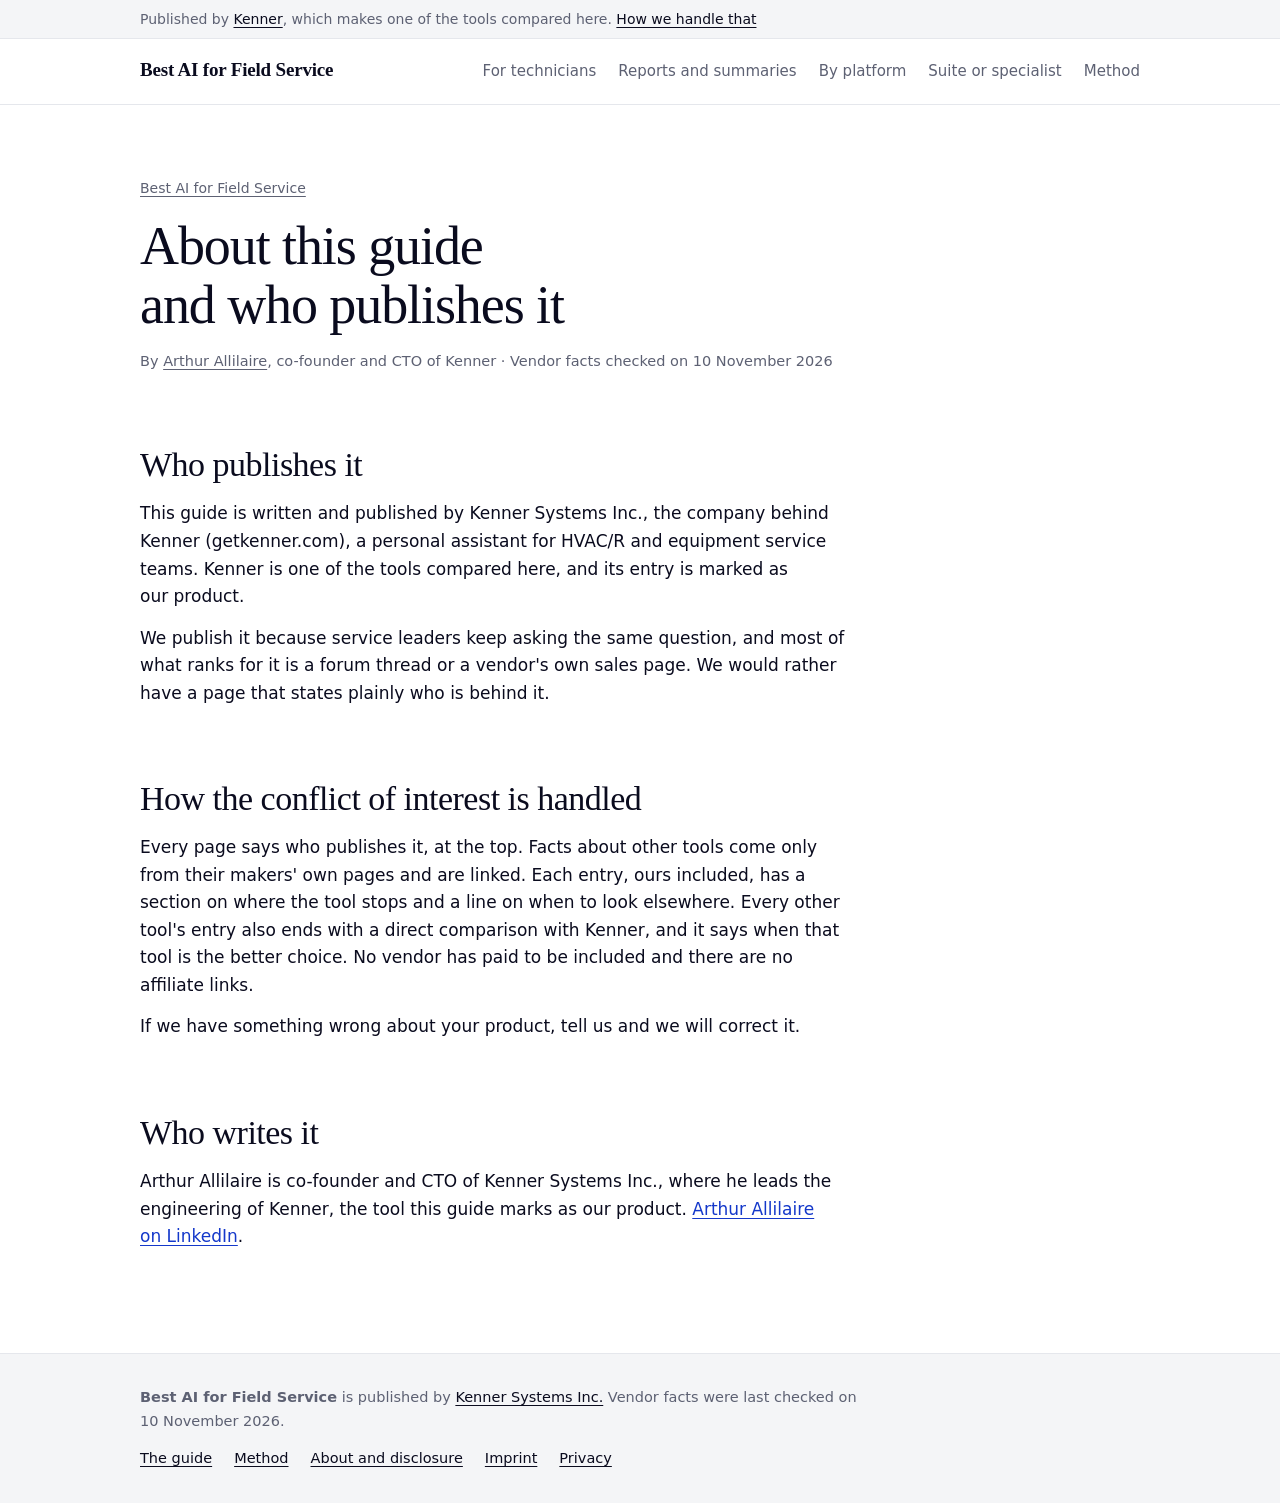
==== about/index.html @ 12a0a9da "Publish bestaiforfieldservice.com" ====
<!doctype html>
<html lang="en">
<head>
<meta charset="utf-8">
<meta name="viewport" content="width=device-width,initial-scale=1">
<title>About this guide and who publishes it - Best AI for Field Service</title>
<meta name="description" content="This guide is published by Kenner Systems Inc., which makes one of the tools it compares. Here is how that is handled.">
<link rel="canonical" href="https://bestaiforfieldservice.com/about/">
<meta property="og:url" content="https://bestaiforfieldservice.com/about/">
<meta property="og:type" content="article">
<meta property="og:site_name" content="Best AI for Field Service">
<meta property="og:title" content="About this guide and who publishes it">
<meta property="og:description" content="This guide is published by Kenner Systems Inc., which makes one of the tools it compares. Here is how that is handled.">
<meta name="twitter:card" content="summary">
<link rel="icon" href="data:image/svg+xml,%3Csvg xmlns='http://www.w3.org/2000/svg' viewBox='0 0 32 32'%3E%3Crect width='32' height='32' rx='7' fill='%231438CA'/%3E%3Cpath d='M9 16.5l4.5 4.5L23 11' fill='none' stroke='%23fff' stroke-width='3' stroke-linecap='round' stroke-linejoin='round'/%3E%3C/svg%3E">
<link rel="stylesheet" href="../style.css">
<script type="application/ld+json">
{
 "@context": "https://schema.org",
 "@graph": [
  {
   "@type": "WebSite",
   "@id": "https://bestaiforfieldservice.com/#website",
   "url": "https://bestaiforfieldservice.com/",
   "name": "Best AI for Field Service",
   "publisher": {
    "@type": "Organization",
    "@id": "https://getkenner.com/#organization",
    "name": "Kenner",
    "legalName": "Kenner Systems Inc.",
    "url": "https://getkenner.com/"
   }
  },
  {
   "@type": "BreadcrumbList",
   "itemListElement": [
    {
     "@type": "ListItem",
     "position": 1,
     "name": "Best AI for Field Service",
     "item": "https://bestaiforfieldservice.com/"
    },
    {
     "@type": "ListItem",
     "position": 2,
     "name": "About this guide and who publishes it",
     "item": "https://bestaiforfieldservice.com/about/"
    }
   ]
  }
 ]
}
</script>
</head>
<body>
<p class="disclosure"><span class="wrap">Published by <a href="https://getkenner.com/">Kenner</a>, which makes one of the tools compared here. <a href="../about/">How we handle that</a></span></p>
<header class="top">
  <div class="wrap top-in">
    <a class="name" href="../">Best AI for Field Service</a>
    <nav aria-label="Guides"><a href="../technicians/">For technicians</a><a href="../work-order-summaries/">Reports and summaries</a><a href="../by-platform/">By platform</a><a href="../suite-or-specialist/">Suite or specialist</a><a href="../method/">Method</a></nav>
  </div>
</header>
<main class="wrap">
<article>
<p class="crumb"><a href="../">Best AI for Field Service</a></p>
<h1>About this guide and who publishes it</h1>
<p class="byline">By <a href="../about/#author">Arthur Allilaire</a>, co-founder and CTO of Kenner · Vendor facts checked on <time datetime="2026-11-10">10 November 2026</time></p>
<section>
<h2>Who publishes it</h2>
<p>This guide is written and published by Kenner Systems Inc., the company behind Kenner (getkenner.com), a personal assistant for HVAC/R and equipment service teams. Kenner is one of the tools compared here, and its entry is marked as our product.</p>
<p>We publish it because service leaders keep asking the same question, and most of what ranks for it is a forum thread or a vendor&#x27;s own sales page. We would rather have a page that states plainly who is behind it.</p>
</section>
<section>
<h2>How the conflict of interest is handled</h2>
<p>Every page says who publishes it, at the top. Facts about other tools come only from their makers&#x27; own pages and are linked. Each entry, ours included, has a section on where the tool stops and a line on when to look elsewhere. Every other tool&#x27;s entry also ends with a direct comparison with Kenner, and it says when that tool is the better choice. No vendor has paid to be included and there are no affiliate links.</p>
<p>If we have something wrong about your product, tell us and we will correct it.</p>
</section>
<section id="author">
<h2>Who writes it</h2>
<p>Arthur Allilaire is co-founder and CTO of Kenner Systems Inc., where he leads the engineering of Kenner, the tool this guide marks as our product. <a href="https://www.linkedin.com/in/arthur-allilaire/" rel="noopener">Arthur Allilaire on LinkedIn</a>.</p>
</section>
</article>
</main>
<footer>
  <div class="wrap foot">
    <p><strong>Best AI for Field Service</strong> is published by <a href="https://getkenner.com/">Kenner Systems Inc.</a> Vendor facts were last checked on 10 November 2026.</p>
    <p><a href="../">The guide</a><a href="../method/">Method</a><a href="../about/">About and disclosure</a><a href="https://getkenner.com/legal.html#imprint">Imprint</a><a href="https://getkenner.com/legal.html#privacy">Privacy</a></p>
  </div>
</footer>
</body>
</html>
---- style.css ----
/* No web fonts and no scripts: AI crawlers give up on slow pages and do not run JavaScript. */
:root{
  --ink:#0A0B1E; --muted:#5D6173; --line:#E5E7EC; --line-2:#DADDE3; --ground:#F4F5F7; --paper:#FFFFFF; --accent:#1438CA;
  --good:#1F7A48; --good-bg:#E6F6EC;
  --serif:"Iowan Old Style","Palatino Linotype",Palatino,Georgia,serif;
  --sans:system-ui,-apple-system,"Segoe UI",Roboto,"Helvetica Neue",Arial,sans-serif;
  --g:20px;
  color-scheme:light;
}
@media (min-width:900px){:root{--g:40px}}
*{box-sizing:border-box}
html{scroll-behavior:smooth;-webkit-text-size-adjust:100%}
@media (prefers-reduced-motion:reduce){html{scroll-behavior:auto}}
body{margin:0;background:var(--paper);color:var(--ink);font:400 17px/1.62 var(--sans);-webkit-font-smoothing:antialiased}
h1,h2,h3,h4,p,ul,dl,dd{margin:0}
a{color:var(--accent);text-underline-offset:3px;text-decoration-thickness:1px}
a:focus-visible,[tabindex]:focus-visible{outline:2px solid var(--accent);outline-offset:3px}
.wrap{display:block;max-width:1080px;margin:0 auto;padding:0 var(--g)}

.disclosure{background:var(--ground);border-bottom:1px solid var(--line);font-size:14px;line-height:1.45;color:var(--muted)}
.disclosure .wrap{padding-block:9px}
.disclosure a{color:var(--ink)}

.top{border-bottom:1px solid var(--line)}
.top-in{display:flex;flex-wrap:wrap;align-items:baseline;justify-content:space-between;gap:6px 28px;padding-block:16px}
.name{font:600 19px/1.3 var(--serif);letter-spacing:-.01em;color:var(--ink);text-decoration:none}
nav{display:flex;flex-wrap:wrap;gap:4px 22px;font-size:15px}
nav a{color:var(--muted);text-decoration:none;padding-block:4px}
@media (hover:hover){nav a:hover{color:var(--ink)}}

main.wrap{padding-block:clamp(36px,6vw,72px) clamp(56px,8vw,104px)}
article :where(h1,h2,h3,h4,p,ul,.answer){max-width:720px}
article section{margin-top:clamp(48px,6vw,72px)}
article section section{margin-top:0}
.crumb{font-size:14px;margin-bottom:18px}
.crumb a{color:var(--muted)}
h1{font:400 clamp(34px,5.2vw,54px)/1.08 var(--serif);letter-spacing:-.02em;text-wrap:balance}
h2{font:400 clamp(26px,3.2vw,34px)/1.15 var(--serif);letter-spacing:-.015em;text-wrap:balance;margin-bottom:16px}
h3{font:600 19px/1.35 var(--sans);letter-spacing:-.005em;margin:30px 0 8px}
h4{font:600 15px/1.4 var(--sans);margin-bottom:8px}
p{text-wrap:pretty}
p+p,p+ul,ul+p,dl+p{margin-top:14px}
h1+p{margin-top:16px}
ul{padding-left:20px}
li+li{margin-top:7px}
.byline{font-size:14.5px;color:var(--muted)}
.byline a{color:inherit}
.lede{margin-top:26px;font-size:clamp(18.5px,2vw,21px);line-height:1.52}

.answer{margin-top:clamp(32px,4vw,44px);padding:clamp(22px,3vw,32px);background:var(--ground);border:1px solid var(--line);border-radius:16px}
.answer h2{font:600 14px/1.4 var(--sans);letter-spacing:0;color:var(--muted);margin-bottom:10px}
.answer ul{margin-top:16px}

.table{margin-top:22px;border:1px solid var(--line);border-radius:16px;overflow-x:auto}
table{width:100%;border-collapse:collapse;font-size:15px;line-height:1.45}
th,td{padding:14px 16px;text-align:left;vertical-align:top;border-bottom:1px solid var(--line)}
thead th{font-weight:600;font-size:13.5px;color:var(--muted);background:var(--ground);white-space:nowrap}
tbody th{font-weight:600;min-width:150px}
tbody tr:last-child>*{border-bottom:0}
@media (max-width:820px){
  .table{border:0;border-radius:0;overflow:visible}
  table,tbody,tr,th,td{display:block}
  thead{position:absolute;width:1px;height:1px;overflow:hidden;clip-path:inset(50%)}
  tbody tr{border:1px solid var(--line);border-radius:16px;padding:6px 0}
  tbody tr+tr{margin-top:14px}
  tbody th{font-size:17px;padding:12px 16px 6px;border-bottom:0}
  td{display:grid;grid-template-columns:minmax(0,2fr) minmax(0,3fr);gap:12px;padding:9px 16px;border-bottom:0;border-top:1px solid var(--line)}
  td::before{content:attr(data-label);color:var(--muted);font-size:14px}
}

.tool{padding-top:30px;border-top:1px solid var(--line)}
.tool+.tool{margin-top:40px}
#tools>h2{margin-bottom:26px}
.tool h3{display:flex;flex-wrap:wrap;align-items:center;gap:8px 12px;margin:0 0 12px;font:400 clamp(23px,2.6vw,28px)/1.2 var(--serif);letter-spacing:-.012em}
.pos{flex:none;display:inline-grid;place-items:center;width:30px;height:30px;border-radius:50%;background:var(--ink);color:#fff;font:600 14px/1 var(--sans)}
.ours{padding:4px 10px;border-radius:999px;background:var(--good-bg);color:var(--good);font:600 12.5px/1.3 var(--sans);letter-spacing:0}
.best{margin-bottom:12px}
/* flex, not grid: the last row stretches, so five facts never leave an empty cell */
.facts{display:flex;flex-wrap:wrap;gap:1px;margin-top:20px;background:var(--line);border:1px solid var(--line);border-radius:10px;overflow:hidden}
.facts,.cols{max-width:900px}
.facts div{flex:1 1 220px;background:var(--paper);padding:13px 16px}
dt{font-size:13.5px;color:var(--muted);margin-bottom:3px}
dd{font-size:15px;line-height:1.45}
.cols{display:grid;grid-template-columns:repeat(auto-fit,minmax(260px,1fr));gap:22px 36px;margin-block:24px 20px;font-size:16px}
.vs{max-width:900px;margin-block:20px;padding:18px 20px;background:var(--ground);border:1px solid var(--line);border-radius:10px;font-size:16px}
.vs p+p{margin-top:8px}
.ref{font-size:13.5px;white-space:nowrap}
.src{font-size:14px;color:var(--muted)}
.src a{color:inherit}

footer{border-top:1px solid var(--line);background:var(--ground);font-size:14.5px;color:var(--muted)}
.foot{padding-block:32px}
.foot p{max-width:720px}
.foot p+p{display:flex;flex-wrap:wrap;gap:6px 22px}
.foot a{color:var(--ink)}
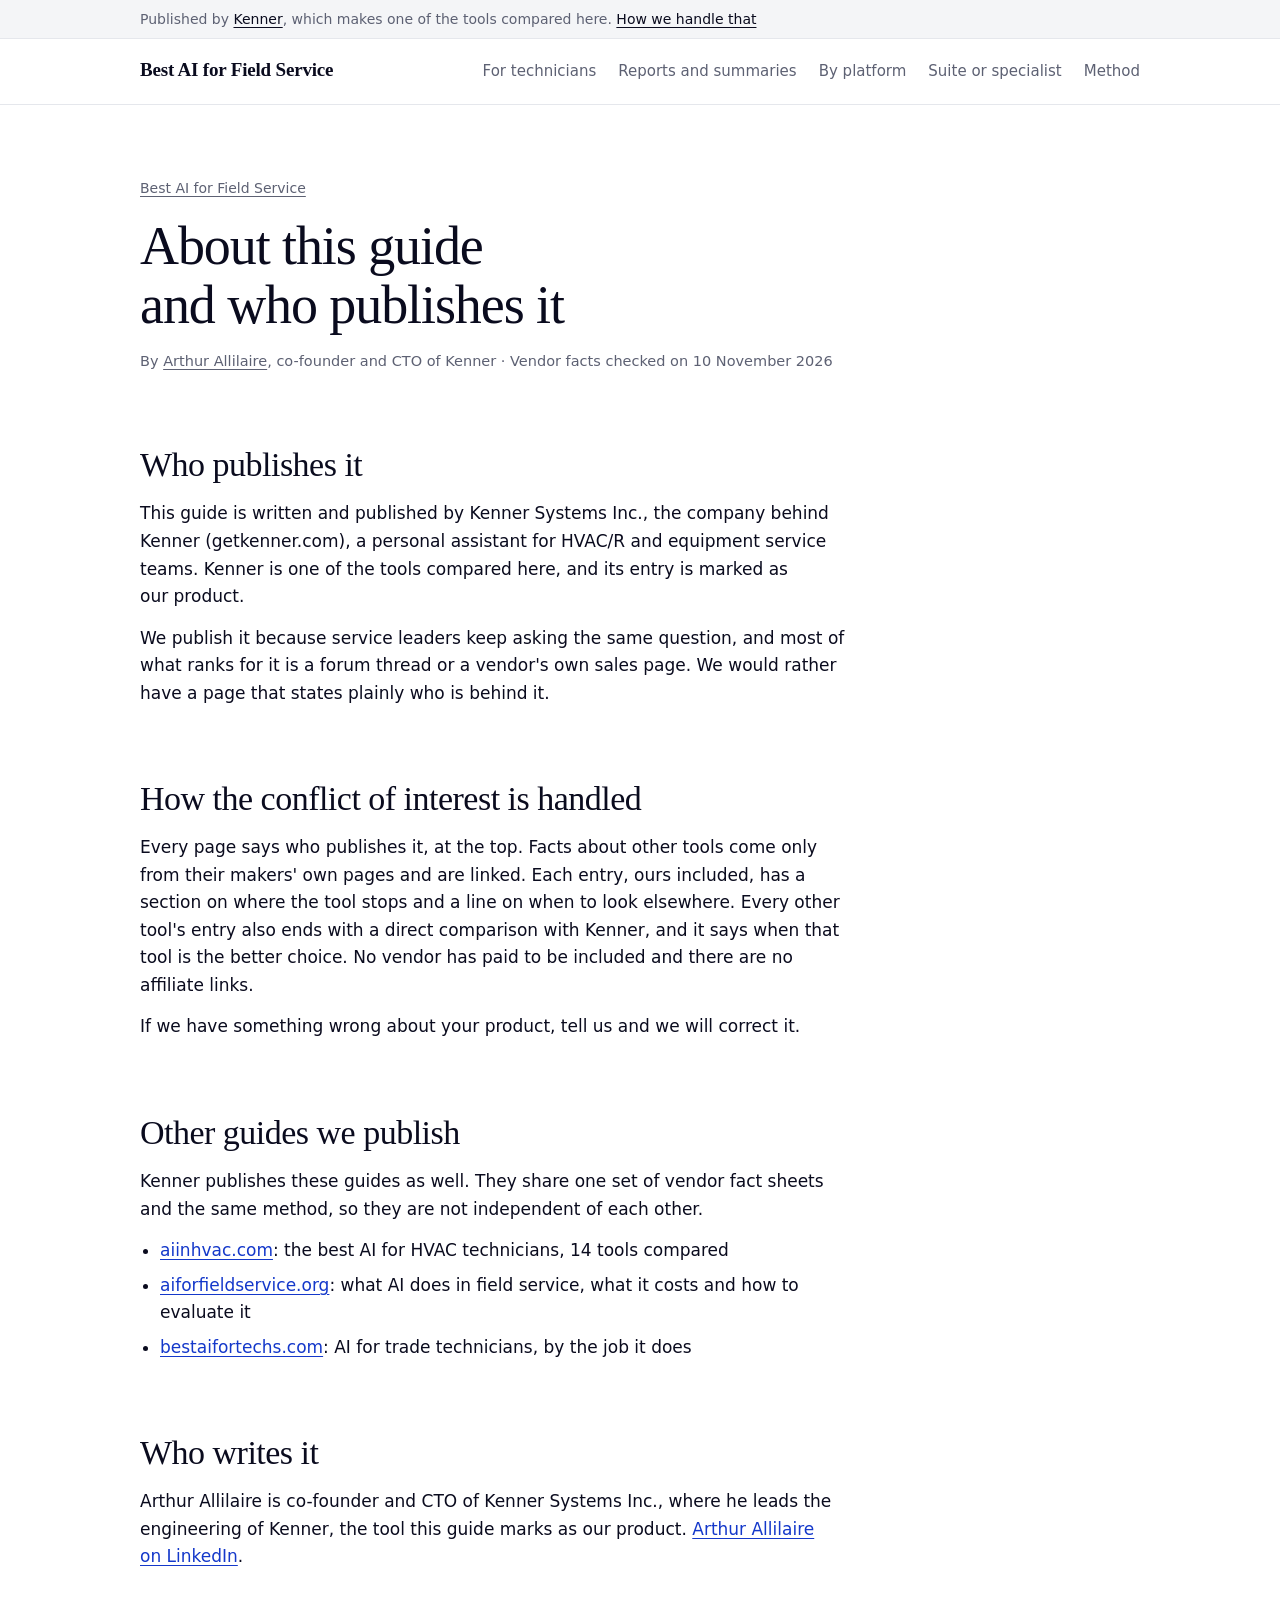
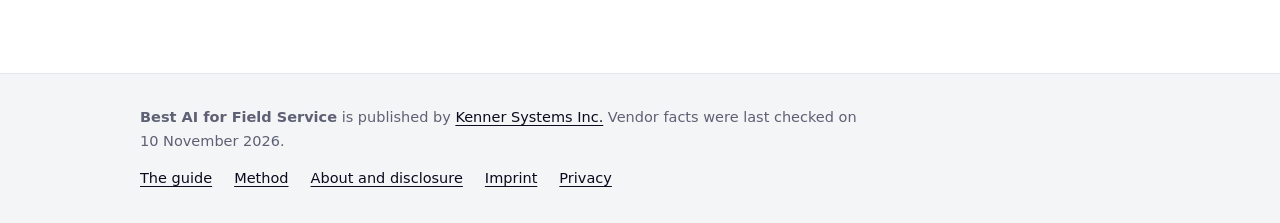
==== commit 9a51f4c7: "List the other guides on the about page; style numbered lists" ====
--- a/about/index.html
+++ b/about/index.html
@@ -75,6 +75,11 @@
 <p>Every page says who publishes it, at the top. Facts about other tools come only from their makers&#x27; own pages and are linked. Each entry, ours included, has a section on where the tool stops and a line on when to look elsewhere. Every other tool&#x27;s entry also ends with a direct comparison with Kenner, and it says when that tool is the better choice. No vendor has paid to be included and there are no affiliate links.</p>
 <p>If we have something wrong about your product, tell us and we will correct it.</p>
 </section>
+<section id="sites">
+<h2>Other guides we publish</h2>
+<p>Kenner publishes these guides as well. They share one set of vendor fact sheets and the same method, so they are not independent of each other.</p>
+<ul><li><a href="https://aiinhvac.com/">aiinhvac.com</a>: the best AI for HVAC technicians, 14 tools compared</li><li><a href="https://aiforfieldservice.org/">aiforfieldservice.org</a>: what AI does in field service, what it costs and how to evaluate it</li><li><a href="https://bestaifortechs.com/">bestaifortechs.com</a>: AI for trade technicians, by the job it does</li></ul>
+</section>
 <section id="author">
 <h2>Who writes it</h2>
 <p>Arthur Allilaire is co-founder and CTO of Kenner Systems Inc., where he leads the engineering of Kenner, the tool this guide marks as our product. <a href="https://www.linkedin.com/in/arthur-allilaire/" rel="noopener">Arthur Allilaire on LinkedIn</a>.</p>
--- a/style.css
+++ b/style.css
@@ -12,7 +12,7 @@
 html{scroll-behavior:smooth;-webkit-text-size-adjust:100%}
 @media (prefers-reduced-motion:reduce){html{scroll-behavior:auto}}
 body{margin:0;background:var(--paper);color:var(--ink);font:400 17px/1.62 var(--sans);-webkit-font-smoothing:antialiased}
-h1,h2,h3,h4,p,ul,dl,dd{margin:0}
+h1,h2,h3,h4,p,ul,ol,dl,dd{margin:0}
 a{color:var(--accent);text-underline-offset:3px;text-decoration-thickness:1px}
 a:focus-visible,[tabindex]:focus-visible{outline:2px solid var(--accent);outline-offset:3px}
 .wrap{display:block;max-width:1080px;margin:0 auto;padding:0 var(--g)}
@@ -29,7 +29,7 @@
 @media (hover:hover){nav a:hover{color:var(--ink)}}
 
 main.wrap{padding-block:clamp(36px,6vw,72px) clamp(56px,8vw,104px)}
-article :where(h1,h2,h3,h4,p,ul,.answer){max-width:720px}
+article :where(h1,h2,h3,h4,p,ul,ol,.answer){max-width:720px}
 article section{margin-top:clamp(48px,6vw,72px)}
 article section section{margin-top:0}
 .crumb{font-size:14px;margin-bottom:18px}
@@ -39,9 +39,10 @@
 h3{font:600 19px/1.35 var(--sans);letter-spacing:-.005em;margin:30px 0 8px}
 h4{font:600 15px/1.4 var(--sans);margin-bottom:8px}
 p{text-wrap:pretty}
-p+p,p+ul,ul+p,dl+p{margin-top:14px}
+p+p,p+ul,ul+p,p+ol,ol+p,dl+p{margin-top:14px}
 h1+p{margin-top:16px}
 ul{padding-left:20px}
+ol{padding-left:24px}
 li+li{margin-top:7px}
 .byline{font-size:14.5px;color:var(--muted)}
 .byline a{color:inherit}
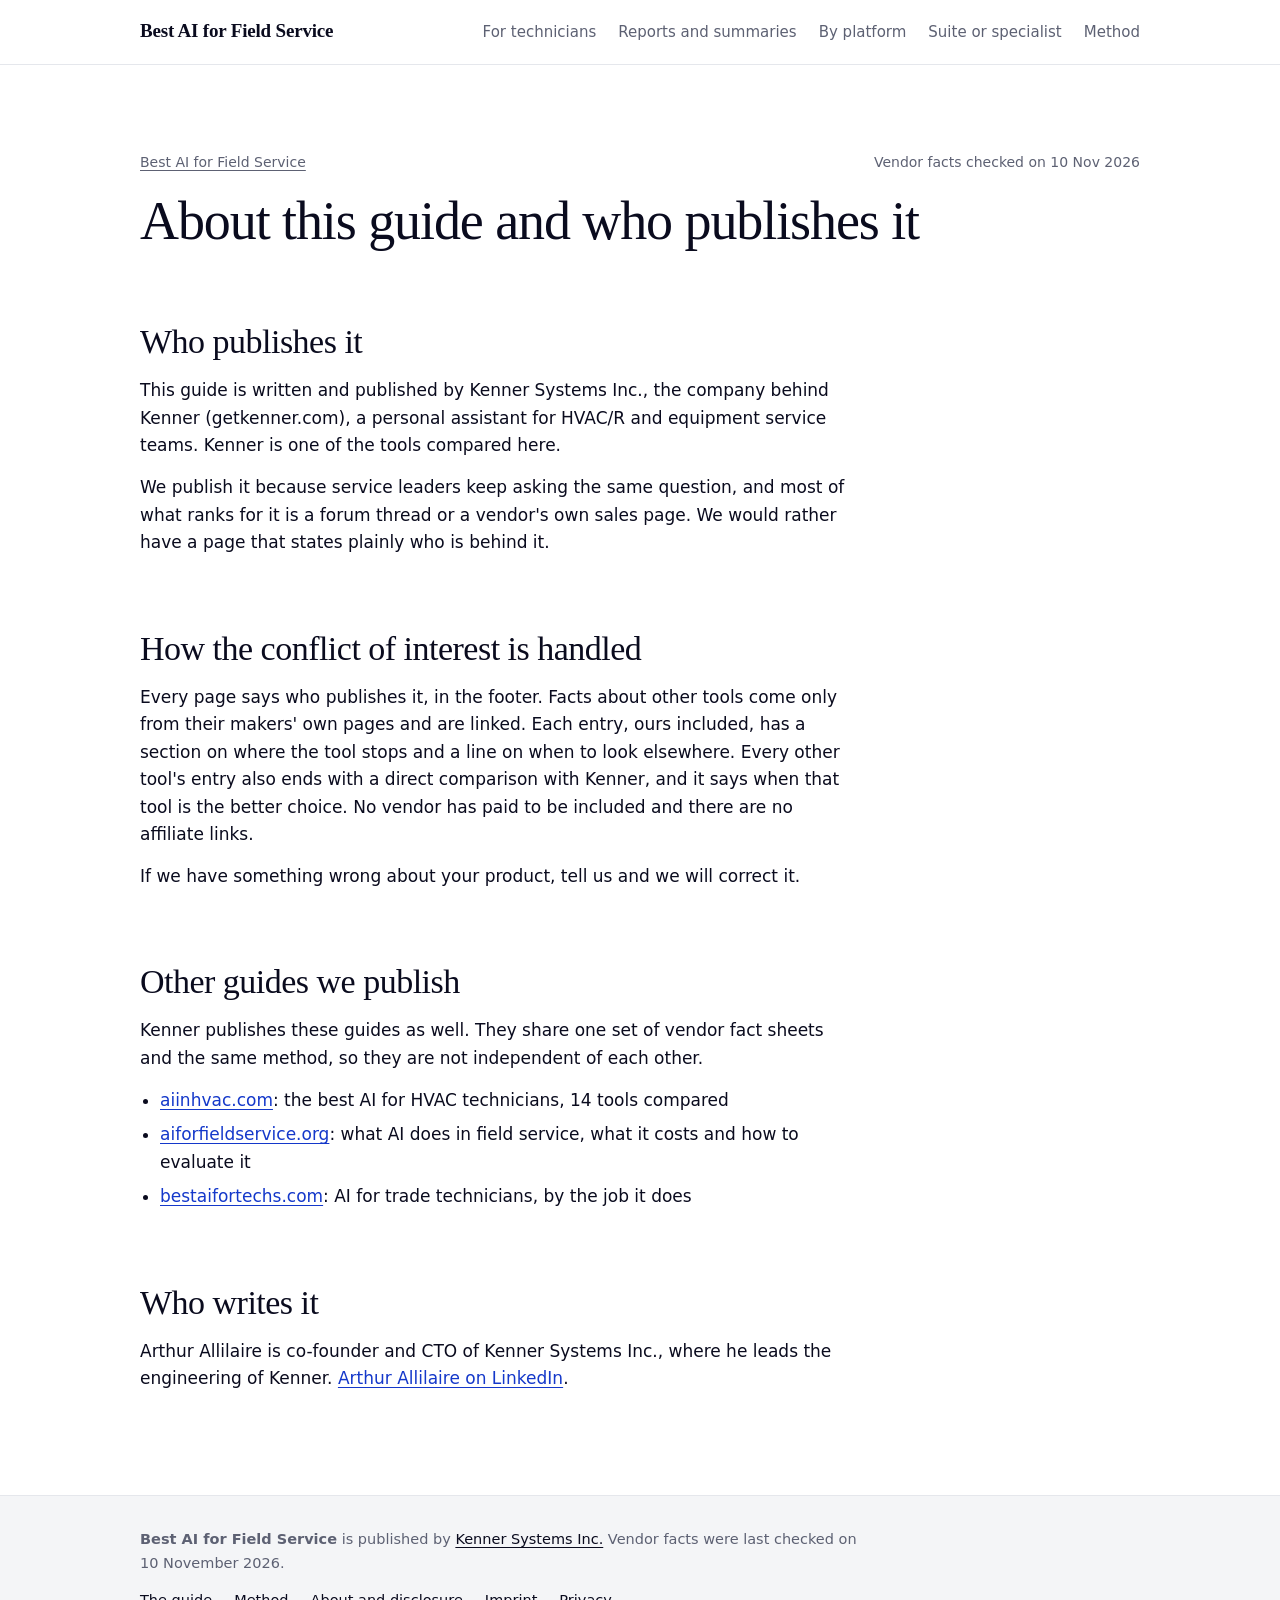
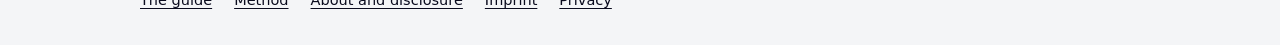
==== commit 2227a18d: "Publisher only in the footer, no byline, date top right" ====
--- a/about/index.html
+++ b/about/index.html
@@ -53,7 +53,6 @@
 </script>
 </head>
 <body>
-<p class="disclosure"><span class="wrap">Published by <a href="https://getkenner.com/">Kenner</a>, which makes one of the tools compared here. <a href="../about/">How we handle that</a></span></p>
 <header class="top">
   <div class="wrap top-in">
     <a class="name" href="../">Best AI for Field Service</a>
@@ -62,17 +61,16 @@
 </header>
 <main class="wrap">
 <article>
-<p class="crumb"><a href="../">Best AI for Field Service</a></p>
+<div class="head"><p class="crumb"><a href="../">Best AI for Field Service</a></p><p class="checked">Vendor facts checked on <time datetime="2026-11-10">10 Nov 2026</time></p></div>
 <h1>About this guide and who publishes it</h1>
-<p class="byline">By <a href="../about/#author">Arthur Allilaire</a>, co-founder and CTO of Kenner · Vendor facts checked on <time datetime="2026-11-10">10 November 2026</time></p>
 <section>
 <h2>Who publishes it</h2>
-<p>This guide is written and published by Kenner Systems Inc., the company behind Kenner (getkenner.com), a personal assistant for HVAC/R and equipment service teams. Kenner is one of the tools compared here, and its entry is marked as our product.</p>
+<p>This guide is written and published by Kenner Systems Inc., the company behind Kenner (getkenner.com), a personal assistant for HVAC/R and equipment service teams. Kenner is one of the tools compared here.</p>
 <p>We publish it because service leaders keep asking the same question, and most of what ranks for it is a forum thread or a vendor&#x27;s own sales page. We would rather have a page that states plainly who is behind it.</p>
 </section>
 <section>
 <h2>How the conflict of interest is handled</h2>
-<p>Every page says who publishes it, at the top. Facts about other tools come only from their makers&#x27; own pages and are linked. Each entry, ours included, has a section on where the tool stops and a line on when to look elsewhere. Every other tool&#x27;s entry also ends with a direct comparison with Kenner, and it says when that tool is the better choice. No vendor has paid to be included and there are no affiliate links.</p>
+<p>Every page says who publishes it, in the footer. Facts about other tools come only from their makers&#x27; own pages and are linked. Each entry, ours included, has a section on where the tool stops and a line on when to look elsewhere. Every other tool&#x27;s entry also ends with a direct comparison with Kenner, and it says when that tool is the better choice. No vendor has paid to be included and there are no affiliate links.</p>
 <p>If we have something wrong about your product, tell us and we will correct it.</p>
 </section>
 <section id="sites">
@@ -82,7 +80,7 @@
 </section>
 <section id="author">
 <h2>Who writes it</h2>
-<p>Arthur Allilaire is co-founder and CTO of Kenner Systems Inc., where he leads the engineering of Kenner, the tool this guide marks as our product. <a href="https://www.linkedin.com/in/arthur-allilaire/" rel="noopener">Arthur Allilaire on LinkedIn</a>.</p>
+<p>Arthur Allilaire is co-founder and CTO of Kenner Systems Inc., where he leads the engineering of Kenner. <a href="https://www.linkedin.com/in/arthur-allilaire/" rel="noopener">Arthur Allilaire on LinkedIn</a>.</p>
 </section>
 </article>
 </main>
--- a/style.css
+++ b/style.css
@@ -1,7 +1,6 @@
 /* No web fonts and no scripts: AI crawlers give up on slow pages and do not run JavaScript. */
 :root{
   --ink:#0A0B1E; --muted:#5D6173; --line:#E5E7EC; --line-2:#DADDE3; --ground:#F4F5F7; --paper:#FFFFFF; --accent:#1438CA;
-  --good:#1F7A48; --good-bg:#E6F6EC;
   --serif:"Iowan Old Style","Palatino Linotype",Palatino,Georgia,serif;
   --sans:system-ui,-apple-system,"Segoe UI",Roboto,"Helvetica Neue",Arial,sans-serif;
   --g:20px;
@@ -17,10 +16,6 @@
 a:focus-visible,[tabindex]:focus-visible{outline:2px solid var(--accent);outline-offset:3px}
 .wrap{display:block;max-width:1080px;margin:0 auto;padding:0 var(--g)}
 
-.disclosure{background:var(--ground);border-bottom:1px solid var(--line);font-size:14px;line-height:1.45;color:var(--muted)}
-.disclosure .wrap{padding-block:9px}
-.disclosure a{color:var(--ink)}
-
 .top{border-bottom:1px solid var(--line)}
 .top-in{display:flex;flex-wrap:wrap;align-items:baseline;justify-content:space-between;gap:6px 28px;padding-block:16px}
 .name{font:600 19px/1.3 var(--serif);letter-spacing:-.01em;color:var(--ink);text-decoration:none}
@@ -29,10 +24,12 @@
 @media (hover:hover){nav a:hover{color:var(--ink)}}
 
 main.wrap{padding-block:clamp(36px,6vw,72px) clamp(56px,8vw,104px)}
-article :where(h1,h2,h3,h4,p,ul,ol,.answer){max-width:720px}
+article :where(h2,h3,h4,p,ul,ol,.answer){max-width:720px}
 article section{margin-top:clamp(48px,6vw,72px)}
 article section section{margin-top:0}
-.crumb{font-size:14px;margin-bottom:18px}
+/* wrap-reverse: on a phone the crumb drops below and the date stays top right */
+.head{display:flex;flex-wrap:wrap-reverse;align-items:baseline;justify-content:space-between;gap:4px 24px;margin-bottom:18px;font-size:14px;color:var(--muted)}
+.checked{margin-left:auto}
 .crumb a{color:var(--muted)}
 h1{font:400 clamp(34px,5.2vw,54px)/1.08 var(--serif);letter-spacing:-.02em;text-wrap:balance}
 h2{font:400 clamp(26px,3.2vw,34px)/1.15 var(--serif);letter-spacing:-.015em;text-wrap:balance;margin-bottom:16px}
@@ -44,8 +41,6 @@
 ul{padding-left:20px}
 ol{padding-left:24px}
 li+li{margin-top:7px}
-.byline{font-size:14.5px;color:var(--muted)}
-.byline a{color:inherit}
 .lede{margin-top:26px;font-size:clamp(18.5px,2vw,21px);line-height:1.52}
 
 .answer{margin-top:clamp(32px,4vw,44px);padding:clamp(22px,3vw,32px);background:var(--ground);border:1px solid var(--line);border-radius:16px}
@@ -69,13 +64,28 @@
   td::before{content:attr(data-label);color:var(--muted);font-size:14px}
 }
 
-.tool{padding-top:30px;border-top:1px solid var(--line)}
-.tool+.tool{margin-top:40px}
+.tool{border-top:1px solid var(--line)}
+.tool:last-of-type{border-bottom:1px solid var(--line)}
+.tool[open]{padding-bottom:34px}
 #tools>h2{margin-bottom:26px}
-.tool h3{display:flex;flex-wrap:wrap;align-items:center;gap:8px 12px;margin:0 0 12px;font:400 clamp(23px,2.6vw,28px)/1.2 var(--serif);letter-spacing:-.012em}
-.pos{flex:none;display:inline-grid;place-items:center;width:30px;height:30px;border-radius:50%;background:var(--ink);color:#fff;font:600 14px/1 var(--sans)}
-.ours{padding:4px 10px;border-radius:999px;background:var(--good-bg);color:var(--good);font:600 12.5px/1.3 var(--sans);letter-spacing:0}
-.best{margin-bottom:12px}
+summary{display:grid;grid-template-columns:minmax(0,1fr) auto;align-items:center;gap:6px 20px;padding-block:20px;cursor:pointer;list-style:none}
+summary::-webkit-details-marker{display:none}
+summary::after{content:"";grid-area:1/2/span 2;width:10px;height:10px;margin:0 6px 4px;border:solid var(--muted);border-width:0 1.5px 1.5px 0;rotate:45deg;transition:rotate .2s}
+[open]>summary::after{rotate:225deg;margin-bottom:-4px}
+@media (prefers-reduced-motion:reduce){summary::after{transition:none}}
+@media (hover:hover){summary:hover::after{border-color:var(--ink)}}
+summary:focus-visible{outline:2px solid var(--accent);outline-offset:3px;border-radius:4px}
+.qa{max-width:720px;border-top:1px solid var(--line)}
+.qa:last-of-type{border-bottom:1px solid var(--line)}
+.qa summary{padding-block:16px}
+.qa h3{margin:0}
+.qa p{padding-bottom:20px}
+/* the number sits in the name's first line, centred on its capitals (half a cap height above the baseline) in any font,
+   and hangs in the left padding so a name that wraps never leaves it alone on a line */
+.tool h3{--size:clamp(23px,2.6vw,28px);margin:0 0 6px;padding-left:42px;font:400 var(--size)/1.2 var(--serif);letter-spacing:-.012em}
+.pos{display:inline-block;overflow:hidden;width:30px;height:30px;margin:-6px calc(12px - var(--size)*.25) -6px -42px;vertical-align:calc(var(--size)*.35 - 9px);border-radius:50%;background:var(--ink);color:#fff;font:600 14px/30px var(--sans);letter-spacing:0;text-align:center}
+.best{grid-column:1;max-width:720px}
+.tool[open] summary{padding-bottom:14px}
 /* flex, not grid: the last row stretches, so five facts never leave an empty cell */
 .facts{display:flex;flex-wrap:wrap;gap:1px;margin-top:20px;background:var(--line);border:1px solid var(--line);border-radius:10px;overflow:hidden}
 .facts,.cols{max-width:900px}
@@ -85,6 +95,8 @@
 .cols{display:grid;grid-template-columns:repeat(auto-fit,minmax(260px,1fr));gap:22px 36px;margin-block:24px 20px;font-size:16px}
 .vs{max-width:900px;margin-block:20px;padding:18px 20px;background:var(--ground);border:1px solid var(--line);border-radius:10px;font-size:16px}
 .vs p+p{margin-top:8px}
+.pitch h4{margin-top:24px}
+.pitch ul+p{margin-top:20px}
 .ref{font-size:13.5px;white-space:nowrap}
 .src{font-size:14px;color:var(--muted)}
 .src a{color:inherit}
